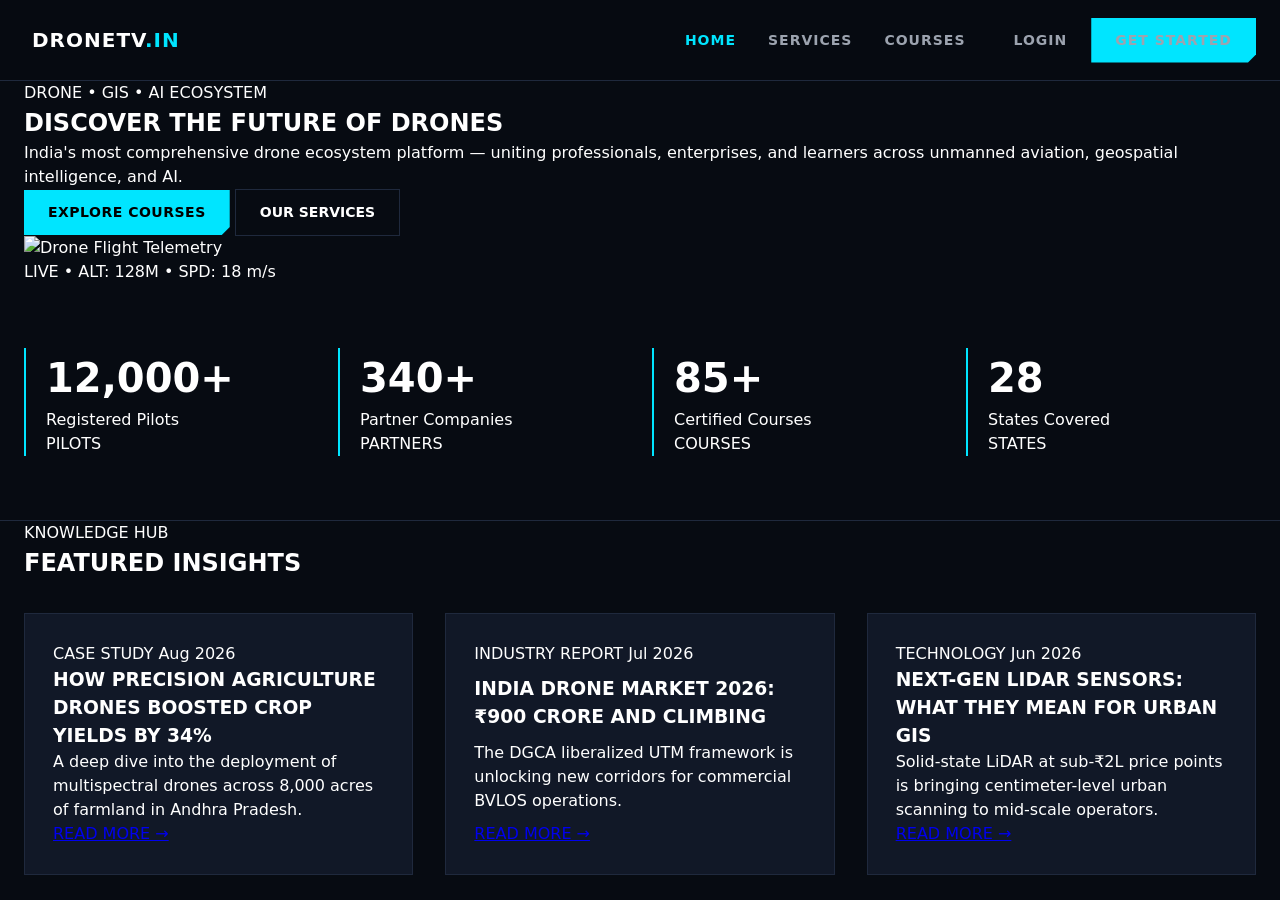
==== Index.html @ 475c7ffd "first commit" ====
<!DOCTYPE html>
<html lang="en">
<head>
  <meta charset="UTF-8">
  <meta name="viewport" content="width=device-width, initial-scale=1.0">
  <title>DroneTV - Discover The Future Of Drones</title>
  <link rel="stylesheet" href="style.css">
</head>
<body>

  <!-- Navigation Bar -->
  <header class="site-header">
    <div class="container nav-wrapper">
      <a href="index.html" class="brand-logo">
        <svg class="hexagon-icon" viewBox="0 0 24 24"><path fill="currentColor" d="M12 2L2 7v10l10 5l10-5V7L12 2z"/></svg>
        <span>DRONETV<span>.IN</span></span>
      </a>

      <button class="mobile-toggle" id="menuToggle" aria-label="Toggle Navigation">
        <span class="bar"></span>
        <span class="bar"></span>
        <span class="bar"></span>
      </button>

      <nav class="nav-links" id="navLinks">
        <a href="index.html" class="active">HOME</a>
        <a href="services.html">SERVICES</a>
        <a href="courses.html">COURSES</a>
        <div class="nav-auth">
          <a href="login.html" class="link-login">LOGIN</a>
          <a href="login.html" class="btn-cyan">GET STARTED</a>
        </div>
      </nav>
    </div>
  </header>

  <main>
    <!-- Hero Section -->
    <section class="hero-section">
      <div class="container hero-grid">
        <div class="hero-content">
          <span class="badge">DRONE &bull; GIS &bull; AI ECOSYSTEM</span>
          <h1>DISCOVER THE FUTURE OF DRONES</h1>
          <p>India's most comprehensive drone ecosystem platform — uniting professionals, enterprises, and learners across unmanned aviation, geospatial intelligence, and AI.</p>
          <div class="btn-group">
            <a href="courses.html" class="btn-cyan">EXPLORE COURSES</a>
            <a href="services.html" class="btn-outline">OUR SERVICES</a>
          </div>
        </div>
        <div class="hero-media">
          <img src="assets/drone-hero.jpg" alt="Drone Flight Telemetry" class="drone-img">
          <div class="telemetry-tag">
            <span class="dot"></span> LIVE &bull; ALT: 128M &bull; SPD: 18 m/s
          </div>
        </div>
      </div>
    </section>

    <!-- Impact Stats Bar -->
    <section class="stats-section">
      <div class="container stats-grid">
        <div class="stat-item">
          <h2>12,000+</h2>
          <p class="stat-title">Registered Pilots</p>
          <span class="stat-tag">PILOTS</span>
        </div>
        <div class="stat-item">
          <h2>340+</h2>
          <p class="stat-title">Partner Companies</p>
          <span class="stat-tag">PARTNERS</span>
        </div>
        <div class="stat-item">
          <h2>85+</h2>
          <p class="stat-title">Certified Courses</p>
          <span class="stat-tag">COURSES</span>
        </div>
        <div class="stat-item">
          <h2>28</h2>
          <p class="stat-title">States Covered</p>
          <span class="stat-tag">STATES</span>
        </div>
      </div>
    </section>

    <!-- Knowledge Hub / Featured Insights -->
    <section class="insights-section">
      <div class="container">
        <span class="badge">KNOWLEDGE HUB</span>
        <h2 class="section-heading">FEATURED INSIGHTS</h2>
        
        <div class="cards-grid">
          <article class="insight-card">
            <div class="card-meta">
              <span class="card-category">CASE STUDY</span>
              <span class="card-date">Aug 2026</span>
            </div>
            <h3>HOW PRECISION AGRICULTURE DRONES BOOSTED CROP YIELDS BY 34%</h3>
            <p>A deep dive into the deployment of multispectral drones across 8,000 acres of farmland in Andhra Pradesh.</p>
            <a href="#" class="read-more">READ MORE &rarr;</a>
          </article>

          <article class="insight-card">
            <div class="card-meta">
              <span class="card-category">INDUSTRY REPORT</span>
              <span class="card-date">Jul 2026</span>
            </div>
            <h3>INDIA DRONE MARKET 2026: ₹900 CRORE AND CLIMBING</h3>
            <p>The DGCA liberalized UTM framework is unlocking new corridors for commercial BVLOS operations.</p>
            <a href="#" class="read-more">READ MORE &rarr;</a>
          </article>

          <article class="insight-card">
            <div class="card-meta">
              <span class="card-category">TECHNOLOGY</span>
              <span class="card-date">Jun 2026</span>
            </div>
            <h3>NEXT-GEN LIDAR SENSORS: WHAT THEY MEAN FOR URBAN GIS</h3>
            <p>Solid-state LiDAR at sub-₹2L price points is bringing centimeter-level urban scanning to mid-scale operators.</p>
            <a href="#" class="read-more">READ MORE &rarr;</a>
          </article>
        </div>
      </div>
    </section>
  </main>

  <script src="main.js"></script>
</body>
</html>
---- style.css ----
/* Color Variables & Base Styles */
:root {
  --bg-dark: #070b12;
  --bg-surface: #0d131f;
  --bg-card: #111827;
  --cyan-primary: #00e5ff;
  --cyan-hover: #00b8cc;
  --text-main: #ffffff;
  --text-muted: #9ca3af;
  --border-color: #1f293d;
  --font-family: 'Inter', system-ui, -apple-system, sans-serif;
}

* {
  margin: 0;
  padding: 0;
  box-sizing: border-box;
}

body {
  background-color: var(--bg-dark);
  color: var(--text-main);
  font-family: var(--font-family);
  line-height: 1.5;
  overflow-x: hidden;
}

.container {
  width: 100%;
  max-width: 1280px;
  margin: 0 auto;
  padding: 0 1.5rem;
}

/* Navigation */
.site-header {
  background-color: rgba(7, 11, 18, 0.95);
  border-bottom: 1px solid var(--border-color);
  position: sticky;
  top: 0;
  z-index: 1000;
  backdrop-filter: blur(8px);
}

.nav-wrapper {
  display: flex;
  justify-content: space-between;
  align-items: center;
  height: 80px;
}

.brand-logo {
  display: flex;
  align-items: center;
  gap: 0.5rem;
  font-weight: 800;
  font-size: 1.25rem;
  color: #fff;
  text-decoration: none;
  letter-spacing: 1px;
}

.brand-logo span span { color: var(--cyan-primary); }

.nav-links {
  display: flex;
  align-items: center;
  gap: 2rem;
}

.nav-links a {
  color: var(--text-muted);
  text-decoration: none;
  font-size: 0.875rem;
  font-weight: 600;
  letter-spacing: 1px;
  transition: color 0.2s ease;
}

.nav-links a.active, .nav-links a:hover {
  color: var(--cyan-primary);
}

.nav-auth {
  display: flex;
  align-items: center;
  gap: 1.5rem;
  margin-left: 1rem;
}

/* Buttons */
.btn-cyan {
  background-color: var(--cyan-primary);
  color: #000;
  padding: 0.75rem 1.5rem;
  font-weight: 700;
  font-size: 0.875rem;
  letter-spacing: 0.5px;
  text-decoration: none;
  border: none;
  display: inline-block;
  clip-path: polygon(0 0, 100% 0, 100% calc(100% - 8px), calc(100% - 8px) 100%, 0 100%);
  transition: background-color 0.2s ease;
}

.btn-cyan:hover { background-color: var(--cyan-hover); }

.btn-outline {
  border: 1px solid var(--border-color);
  color: var(--text-main);
  padding: 0.75rem 1.5rem;
  font-weight: 700;
  font-size: 0.875rem;
  text-decoration: none;
  display: inline-block;
  transition: border-color 0.2s;
}

.btn-outline:hover { border-color: var(--cyan-primary); }

/* Grid Layouts & Cards */
.stats-grid {
  display: grid;
  grid-template-columns: repeat(auto-fit, minmax(220px, 1fr));
  gap: 1.5rem;
  padding: 4rem 1.5rem;
  border-bottom: 1px solid var(--border-color);
}

.stat-item {
  border-left: 2px solid var(--cyan-primary);
  padding-left: 1.25rem;
}

.stat-item h2 {
  font-size: 2.5rem;
  font-weight: 800;
}

.cards-grid {
  display: grid;
  grid-template-columns: repeat(auto-fit, minmax(300px, 1fr));
  gap: 2rem;
  margin-top: 2rem;
}

.insight-card {
  background-color: var(--bg-card);
  border: 1px solid var(--border-color);
  padding: 1.75rem;
  display: flex;
  flex-direction: column;
  justify-content: space-between;
  transition: transform 0.2s, border-color 0.2s;
}

.insight-card:hover {
  transform: translateY(-4px);
  border-color: var(--cyan-primary);
}

/* Part 4 Responsive Breakpoints */
.mobile-toggle { display: none; }

@media (max-width: 900px) {
  .mobile-toggle {
    display: flex;
    flex-direction: column;
    gap: 5px;
    background: transparent;
    border: none;
    cursor: pointer;
  }
  
  .mobile-toggle .bar {
    width: 25px;
    height: 2px;
    background-color: var(--text-main);
  }

  .nav-links {
    position: fixed;
    top: 80px;
    left: -100%;
    width: 100%;
    height: calc(100vh - 80px);
    background-color: var(--bg-dark);
    flex-direction: column;
    padding: 2rem;
    transition: left 0.3s ease;
  }

  .nav-links.active { left: 0; }
}
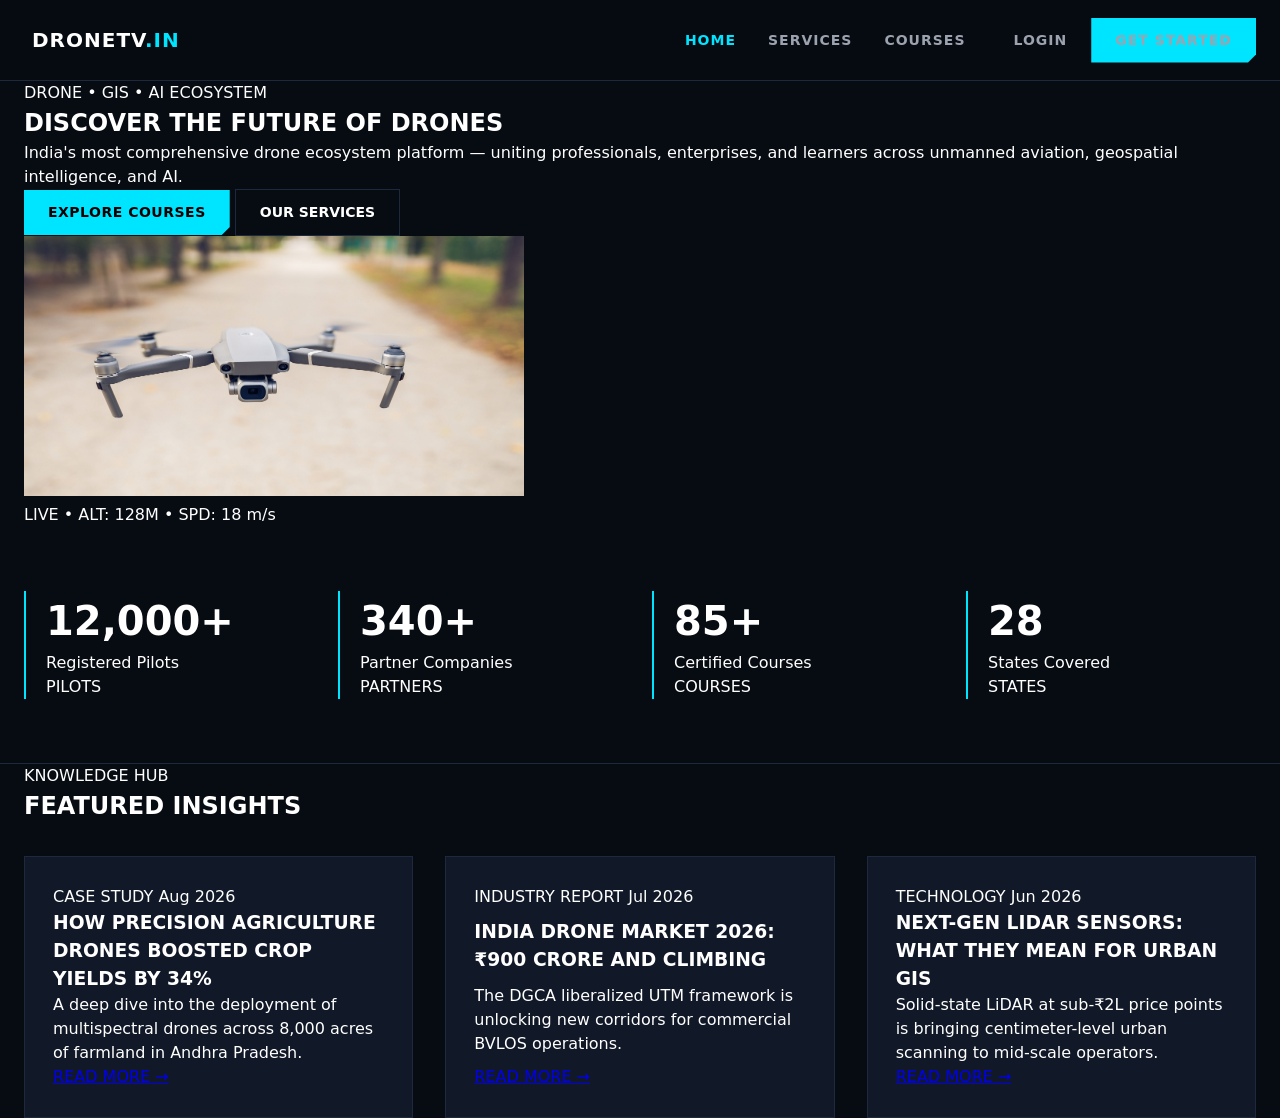
==== commit 5f416dd6: "Image add" ====
--- a/Index.html
+++ b/Index.html
@@ -48,7 +48,7 @@
           </div>
         </div>
         <div class="hero-media">
-          <img src="assets/drone-hero.jpg" alt="Drone Flight Telemetry" class="drone-img">
+          <img src="assets/drone-hero.jpg" alt="Drone Flight Telemetry" class="drone-img" height="260px" width="500px">
           <div class="telemetry-tag">
             <span class="dot"></span> LIVE &bull; ALT: 128M &bull; SPD: 18 m/s
           </div>
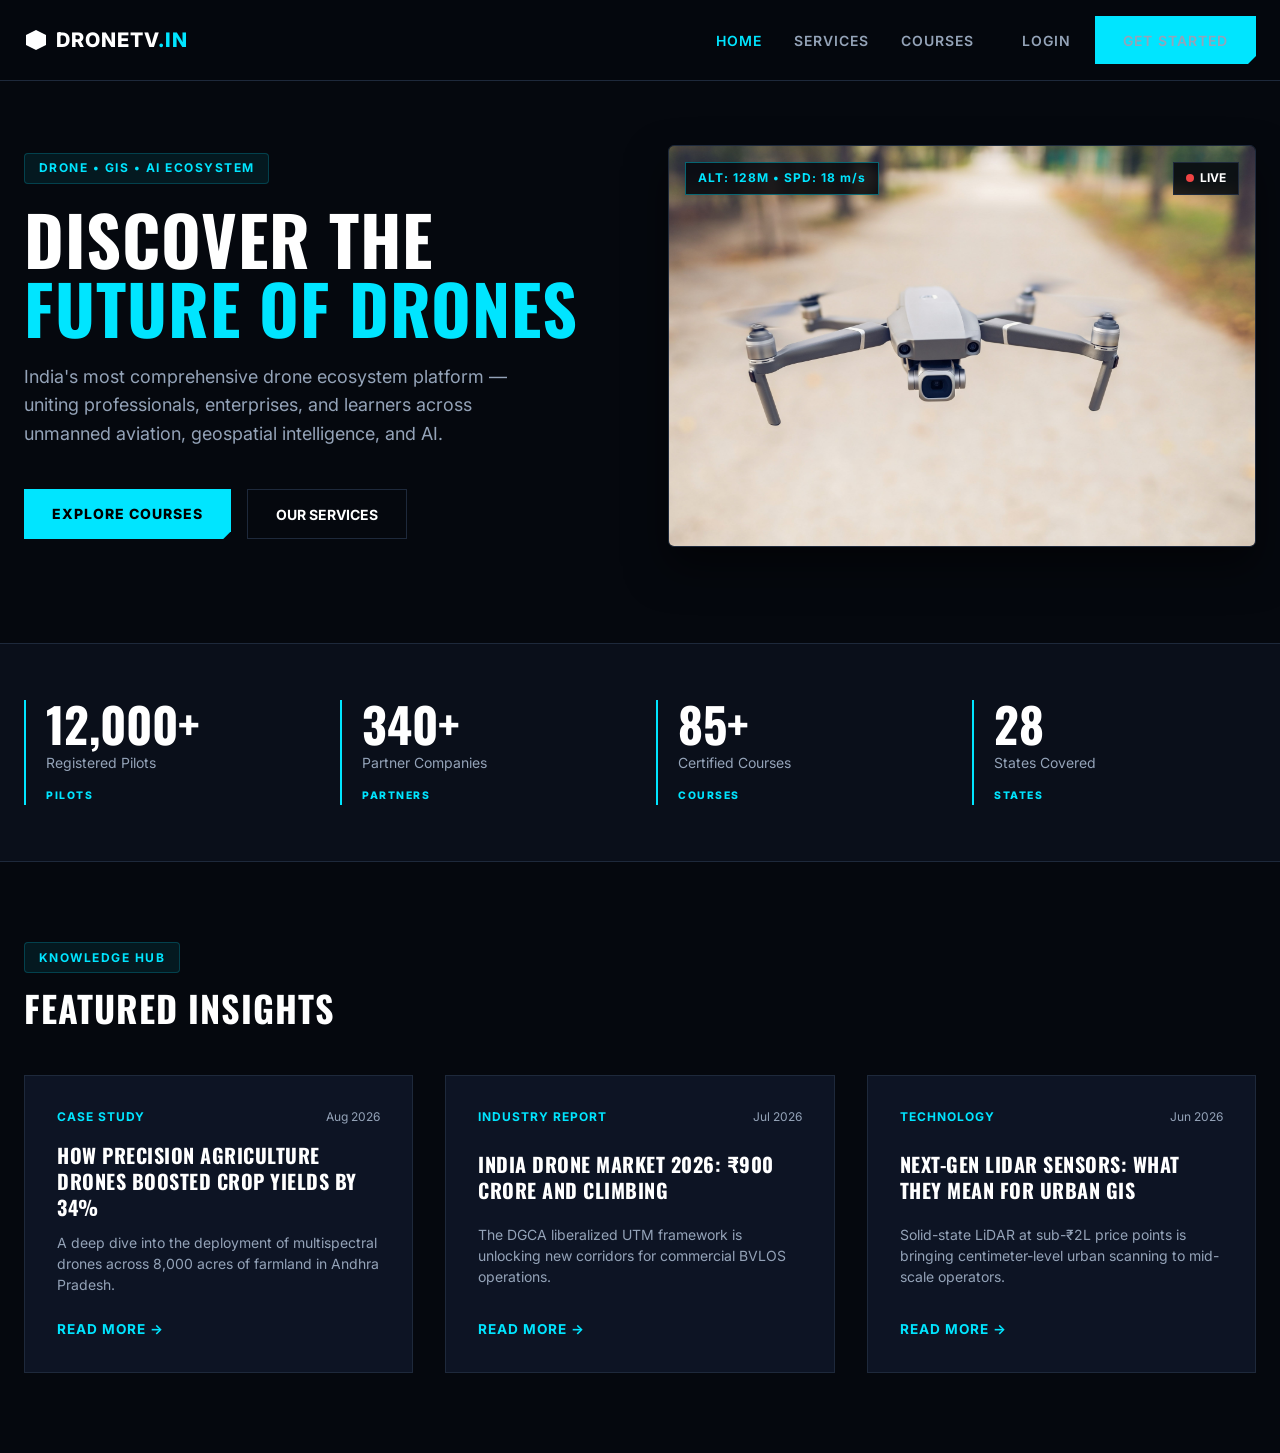
==== commit 8de9b291: "changes in style and index" ====
--- a/Index.html
+++ b/Index.html
@@ -12,7 +12,7 @@
   <header class="site-header">
     <div class="container nav-wrapper">
       <a href="index.html" class="brand-logo">
-        <svg class="hexagon-icon" viewBox="0 0 24 24"><path fill="currentColor" d="M12 2L2 7v10l10 5l10-5V7L12 2z"/></svg>
+        <svg class="hexagon-icon" viewBox="0 0 24 24" width="24" height="24"><path fill="currentColor" d="M12 2L2 7v10l10 5l10-5V7L12 2z"/></svg>
         <span>DRONETV<span>.IN</span></span>
       </a>
 
@@ -39,8 +39,8 @@
     <section class="hero-section">
       <div class="container hero-grid">
         <div class="hero-content">
-          <span class="badge">DRONE &bull; GIS &bull; AI ECOSYSTEM</span>
-          <h1>DISCOVER THE FUTURE OF DRONES</h1>
+          <span class="badge-pill">DRONE &bull; GIS &bull; AI ECOSYSTEM</span>
+          <h1>DISCOVER THE <span class="cyan-text">FUTURE OF DRONES</span></h1>
           <p>India's most comprehensive drone ecosystem platform — uniting professionals, enterprises, and learners across unmanned aviation, geospatial intelligence, and AI.</p>
           <div class="btn-group">
             <a href="courses.html" class="btn-cyan">EXPLORE COURSES</a>
@@ -48,9 +48,12 @@
           </div>
         </div>
         <div class="hero-media">
-          <img src="assets/drone-hero.jpg" alt="Drone Flight Telemetry" class="drone-img" height="260px" width="500px">
+          <img src="assets/drone-hero.jpg" alt="Drone Flight Telemetry" class="drone-img">
           <div class="telemetry-tag">
-            <span class="dot"></span> LIVE &bull; ALT: 128M &bull; SPD: 18 m/s
+            <span class="dot"></span> ALT: 128M &bull; SPD: 18 m/s
+          </div>
+          <div class="live-tag">
+            <span class="dot-red"></span> LIVE
           </div>
         </div>
       </div>
@@ -85,7 +88,7 @@
     <!-- Knowledge Hub / Featured Insights -->
     <section class="insights-section">
       <div class="container">
-        <span class="badge">KNOWLEDGE HUB</span>
+        <span class="badge-pill">KNOWLEDGE HUB</span>
         <h2 class="section-heading">FEATURED INSIGHTS</h2>
         
         <div class="cards-grid">
--- a/style.css
+++ b/style.css
@@ -1,14 +1,17 @@
+@import url('https://fonts.googleapis.com/css2?family=Oswald:wght@600;700&family=Inter:wght@400;500;600;700&display=swap');
+
 /* Color Variables & Base Styles */
 :root {
-  --bg-dark: #070b12;
-  --bg-surface: #0d131f;
-  --bg-card: #111827;
+  --bg-dark: #05080e;
+  --bg-surface: #0a0f1a;
+  --bg-card: #0d1424;
   --cyan-primary: #00e5ff;
   --cyan-hover: #00b8cc;
   --text-main: #ffffff;
-  --text-muted: #9ca3af;
-  --border-color: #1f293d;
-  --font-family: 'Inter', system-ui, -apple-system, sans-serif;
+  --text-muted: #94a3b8;
+  --border-color: #1e293b;
+  --font-heading: 'Oswald', sans-serif;
+  --font-body: 'Inter', system-ui, -apple-system, sans-serif;
 }
 
 * {
@@ -20,7 +23,7 @@
 body {
   background-color: var(--bg-dark);
   color: var(--text-main);
-  font-family: var(--font-family);
+  font-family: var(--font-body);
   line-height: 1.5;
   overflow-x: hidden;
 }
@@ -32,14 +35,31 @@
   padding: 0 1.5rem;
 }
 
+/* Typography Helpers */
+.cyan-text {
+  color: var(--cyan-primary);
+}
+
+.badge-pill {
+  display: inline-block;
+  background-color: rgba(0, 229, 255, 0.08);
+  color: var(--cyan-primary);
+  border: 1px solid rgba(0, 229, 255, 0.2);
+  padding: 0.35rem 0.85rem;
+  font-size: 0.75rem;
+  font-weight: 700;
+  letter-spacing: 1.5px;
+  border-radius: 4px;
+}
+
 /* Navigation */
 .site-header {
-  background-color: rgba(7, 11, 18, 0.95);
+  background-color: rgba(5, 8, 14, 0.9);
   border-bottom: 1px solid var(--border-color);
   position: sticky;
   top: 0;
   z-index: 1000;
-  backdrop-filter: blur(8px);
+  backdrop-filter: blur(12px);
 }
 
 .nav-wrapper {
@@ -92,10 +112,10 @@
 .btn-cyan {
   background-color: var(--cyan-primary);
   color: #000;
-  padding: 0.75rem 1.5rem;
-  font-weight: 700;
-  font-size: 0.875rem;
-  letter-spacing: 0.5px;
+  padding: 0.85rem 1.75rem;
+  font-weight: 800;
+  font-size: 0.875rem;
+  letter-spacing: 1px;
   text-decoration: none;
   border: none;
   display: inline-block;
@@ -108,23 +128,120 @@
 .btn-outline {
   border: 1px solid var(--border-color);
   color: var(--text-main);
-  padding: 0.75rem 1.5rem;
+  padding: 0.85rem 1.75rem;
   font-weight: 700;
   font-size: 0.875rem;
   text-decoration: none;
   display: inline-block;
-  transition: border-color 0.2s;
-}
-
-.btn-outline:hover { border-color: var(--cyan-primary); }
-
-/* Grid Layouts & Cards */
+  transition: border-color 0.2s, color 0.2s;
+}
+
+.btn-outline:hover { 
+  border-color: var(--cyan-primary);
+  color: var(--cyan-primary);
+}
+
+/* Hero Section Layout */
+.hero-section {
+  padding: 4rem 0 6rem 0;
+}
+
+.hero-grid {
+  display: grid;
+  grid-template-columns: 1fr 1fr;
+  gap: 3.5rem;
+  align-items: center;
+}
+
+.hero-content h1 {
+  font-family: var(--font-heading);
+  font-size: 4.25rem;
+  line-height: 1.02;
+  letter-spacing: 1px;
+  text-transform: uppercase;
+  margin: 1.25rem 0;
+}
+
+.hero-content p {
+  color: var(--text-muted);
+  font-size: 1.125rem;
+  line-height: 1.6;
+  margin-bottom: 2.5rem;
+  max-width: 520px;
+}
+
+.btn-group {
+  display: flex;
+  gap: 1rem;
+}
+
+/* Hero Media Overlay */
+.hero-media {
+  position: relative;
+  width: 100%;
+  border-radius: 6px;
+  overflow: hidden;
+  border: 1px solid var(--border-color);
+  box-shadow: 0 20px 40px rgba(0,0,0,0.5);
+}
+
+.drone-img {
+  width: 100%;
+  height: 400px;
+  object-fit: cover;
+  display: block;
+}
+
+.telemetry-tag {
+  position: absolute;
+  top: 16px;
+  left: 16px;
+  background: rgba(5, 8, 14, 0.85);
+  border: 1px solid rgba(0, 229, 255, 0.4);
+  color: var(--cyan-primary);
+  padding: 0.4rem 0.75rem;
+  font-size: 0.75rem;
+  font-weight: 700;
+  letter-spacing: 1px;
+  backdrop-filter: blur(4px);
+}
+
+.live-tag {
+  position: absolute;
+  top: 16px;
+  right: 16px;
+  background: rgba(5, 8, 14, 0.85);
+  border: 1px solid var(--border-color);
+  color: #fff;
+  padding: 0.4rem 0.75rem;
+  font-size: 0.75rem;
+  font-weight: 700;
+  display: flex;
+  align-items: center;
+  gap: 6px;
+  backdrop-filter: blur(4px);
+}
+
+.dot-red {
+  width: 8px;
+  height: 8px;
+  background-color: #ef4444;
+  border-radius: 50%;
+  display: inline-block;
+}
+
+/* Stats Section */
+.stats-section {
+  border-top: 1px solid var(--border-color);
+  border-bottom: 1px solid var(--border-color);
+  background-color: var(--bg-surface);
+}
+
 .stats-grid {
   display: grid;
-  grid-template-columns: repeat(auto-fit, minmax(220px, 1fr));
-  gap: 1.5rem;
-  padding: 4rem 1.5rem;
-  border-bottom: 1px solid var(--border-color);
+  grid-template-columns: repeat(auto-fit, minmax(200px, 1fr));
+  gap: 2rem;
+  padding: 3.5rem 1.5rem;
 }
 
 .stat-item {
@@ -133,25 +250,53 @@
 }
 
 .stat-item h2 {
-  font-size: 2.5rem;
+  font-family: var(--font-heading);
+  font-size: 3rem;
+  font-weight: 700;
+  line-height: 1;
+  margin-bottom: 0.25rem;
+}
+
+.stat-title {
+  color: var(--text-muted);
+  font-size: 0.875rem;
+  margin-bottom: 0.5rem;
+}
+
+.stat-tag {
+  font-size: 0.65rem;
   font-weight: 800;
+  color: var(--cyan-primary);
+  letter-spacing: 1.5px;
+}
+
+/* Insights Section */
+.insights-section {
+  padding: 5rem 0;
+}
+
+.section-heading {
+  font-family: var(--font-heading);
+  font-size: 2.25rem;
+  margin-top: 0.5rem;
+  letter-spacing: 1px;
 }
 
 .cards-grid {
   display: grid;
   grid-template-columns: repeat(auto-fit, minmax(300px, 1fr));
   gap: 2rem;
-  margin-top: 2rem;
+  margin-top: 2.5rem;
 }
 
 .insight-card {
   background-color: var(--bg-card);
   border: 1px solid var(--border-color);
-  padding: 1.75rem;
+  padding: 2rem;
   display: flex;
   flex-direction: column;
   justify-content: space-between;
-  transition: transform 0.2s, border-color 0.2s;
+  transition: transform 0.2s ease, border-color 0.2s ease;
 }
 
 .insight-card:hover {
@@ -159,10 +304,60 @@
   border-color: var(--cyan-primary);
 }
 
-/* Part 4 Responsive Breakpoints */
+.card-meta {
+  display: flex;
+  justify-content: space-between;
+  font-size: 0.75rem;
+  margin-bottom: 1rem;
+}
+
+.card-category {
+  color: var(--cyan-primary);
+  font-weight: 700;
+  letter-spacing: 1px;
+}
+
+.card-date {
+  color: var(--text-muted);
+}
+
+.insight-card h3 {
+  font-family: var(--font-heading);
+  font-size: 1.25rem;
+  line-height: 1.3;
+  letter-spacing: 0.5px;
+  margin-bottom: 0.75rem;
+}
+
+.insight-card p {
+  color: var(--text-muted);
+  font-size: 0.875rem;
+  margin-bottom: 1.5rem;
+}
+
+.read-more {
+  color: var(--cyan-primary);
+  text-decoration: none;
+  font-size: 0.85rem;
+  font-weight: 700;
+  letter-spacing: 1px;
+}
+
+/* Responsive Styles */
 .mobile-toggle { display: none; }
 
-@media (max-width: 900px) {
+@media (max-width: 992px) {
+  .hero-grid {
+    grid-template-columns: 1fr;
+    gap: 2.5rem;
+  }
+  
+  .hero-content h1 {
+    font-size: 3.25rem;
+  }
+}
+
+@media (max-width: 768px) {
   .mobile-toggle {
     display: flex;
     flex-direction: column;
